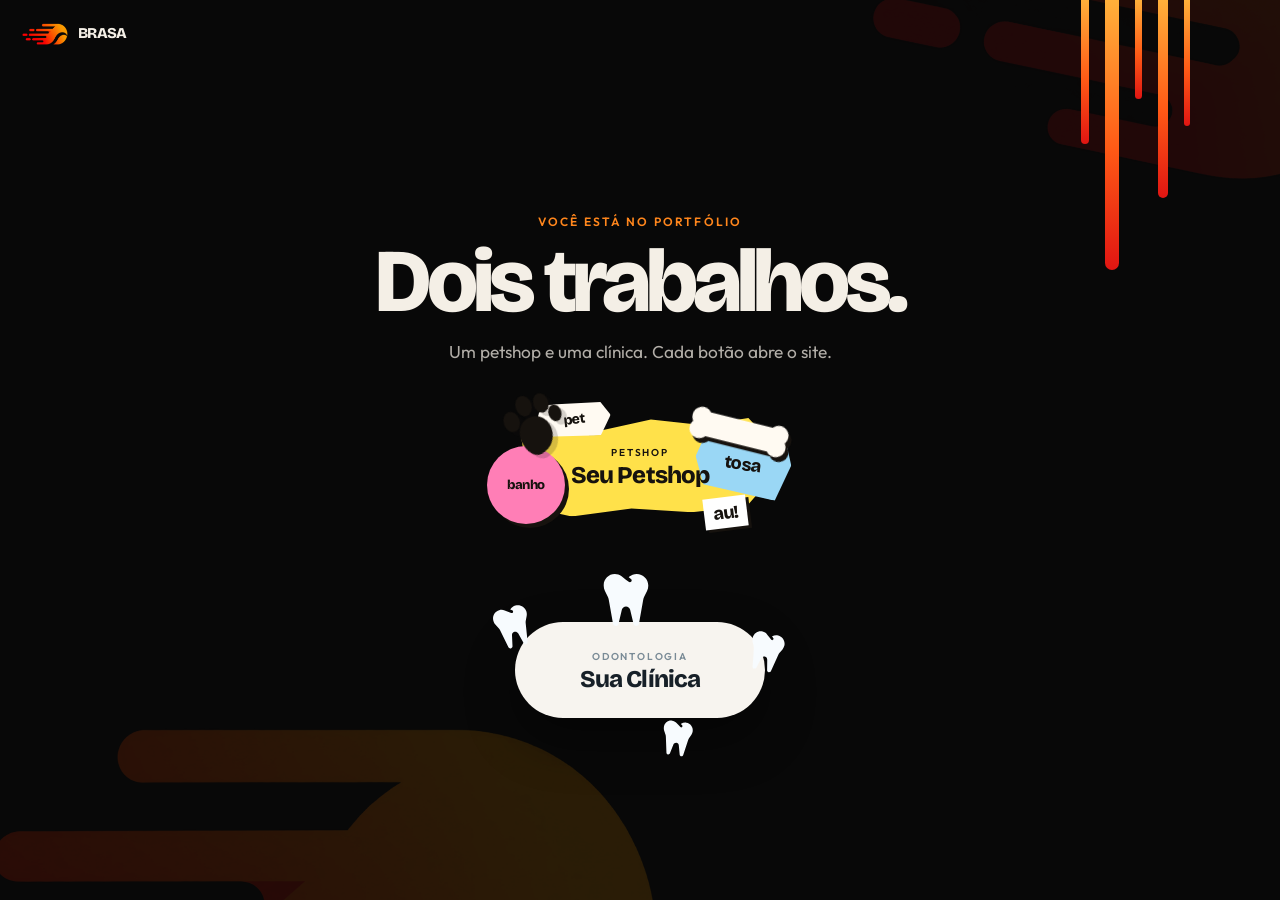
==== portfolio/index.html @ 1700ab5a "Leva o portfólio para uma página própria, aberta pelo botão em espiral. Co-authored-by: Cursor <curs" ====
<!DOCTYPE html>
<html lang="pt-BR">
<head>
  <meta charset="UTF-8" />
  <meta name="viewport" content="width=device-width, initial-scale=1" />
  <title>Portfólio — BRASA</title>
  <meta name="description" content="Portfólio da BRASA. Dois sites: Seu Petshop e Sua Clínica Odontológica." />
  <meta name="theme-color" content="#080808" />
  <link rel="icon" href="../assets/favicon.png" />
  <link rel="preconnect" href="https://fonts.googleapis.com" />
  <link rel="preconnect" href="https://fonts.gstatic.com" crossorigin />
  <link href="https://fonts.googleapis.com/css2?family=Bricolage+Grotesque:opsz,wght@12..96,700;12..96,800&family=Fraunces:ital,opsz,wght@1,9..144,520&family=Outfit:wght@420;600&display=swap" rel="stylesheet" />
  <link rel="stylesheet" href="../css/portfolio.css" />
</head>
<body>
  <img class="camo camo-a" src="../assets/logo.png" alt="" width="1450" height="714" />
  <img class="camo camo-b" src="../assets/logo.png" alt="" width="1450" height="714" />

  <div class="drips" aria-hidden="true">
    <i></i><i></i><i></i><i></i><i></i>
  </div>

  <a class="back" href="../index.html">
    <img src="../assets/logo.png" alt="" width="1450" height="714" />
    <span>BRASA</span>
  </a>

  <main class="page">
    <header class="intro">
      <p class="where">Você está no portfólio</p>
      <h1>Dois trabalhos.</h1>
      <p class="lede">Um petshop e uma clínica. Cada botão abre o site.</p>
    </header>

    <div class="works">
      <a class="btn pet" href="https://brasa-seupetshop.netlify.app/" target="_blank" rel="noopener noreferrer">
        <span class="scrap blue" aria-hidden="true">tosa</span>
        <span class="scrap pink" aria-hidden="true">banho</span>
        <span class="scrap cream" aria-hidden="true">pet</span>
        <svg class="paw" viewBox="0 0 64 64" aria-hidden="true">
          <ellipse cx="15" cy="22" rx="7" ry="9" />
          <ellipse cx="29" cy="12" rx="7" ry="9" />
          <ellipse cx="44" cy="14" rx="6.6" ry="8.6" />
          <ellipse cx="53" cy="26" rx="5.6" ry="7.4" />
          <path d="M18 36c1-8 7-13 14-13s13 5 14 13c1 10-5 18-14 20S17 46 18 36z" />
        </svg>
        <svg class="bone" viewBox="0 0 88 36" aria-hidden="true">
          <path d="M18 8a8 8 0 1 0 0 10 8 8 0 1 0 0 10h52a8 8 0 1 0 0-10 8 8 0 1 0 0-10H18z" />
        </svg>
        <span class="au" aria-hidden="true">au!</span>
        <span class="cut" aria-hidden="true"></span>
        <span class="label">
          <small>Petshop</small>
          <strong>Seu Petshop</strong>
        </span>
      </a>

      <a class="btn dent" href="https://sua-clinica-odontologica.netlify.app/" target="_blank" rel="noopener noreferrer">
        <svg class="tooth t1" viewBox="0 0 448 512" aria-hidden="true"><path d="M186.1 52.1C169.3 39.1 148.7 32 127.5 32C74.7 32 32 74.7 32 127.5v6.2c0 15.8 3.7 31.3 10.7 45.5l23.5 47.1c4.5 8.9 7.6 18.4 9.4 28.2l36.7 205.8c2 11.2 11.6 19.4 22.9 19.8s21.4-7.4 24-18.4l28.9-121.3C192.2 323.7 207 312 224 312s31.8 11.7 35.8 28.3l28.9 121.3c2.6 11.1 12.7 18.8 24 18.4s20.9-8.6 22.9-19.8l36.7-205.8c1.8-9.8 4.9-19.3 9.4-28.2l23.5-47.1c7.1-14.1 10.7-29.7 10.7-45.5v-2.1c0-55-44.6-99.6-99.6-99.6c-24.1 0-47.4 8.8-65.6 24.6l-3.2 2.8 19.5 15.2c7 5.4 8.2 15.5 2.8 22.5s-15.5 8.2-22.5 2.8l-24.4-19-37-28.8z"/></svg>
        <svg class="tooth t2" viewBox="0 0 448 512" aria-hidden="true"><path d="M186.1 52.1C169.3 39.1 148.7 32 127.5 32C74.7 32 32 74.7 32 127.5v6.2c0 15.8 3.7 31.3 10.7 45.5l23.5 47.1c4.5 8.9 7.6 18.4 9.4 28.2l36.7 205.8c2 11.2 11.6 19.4 22.9 19.8s21.4-7.4 24-18.4l28.9-121.3C192.2 323.7 207 312 224 312s31.8 11.7 35.8 28.3l28.9 121.3c2.6 11.1 12.7 18.8 24 18.4s20.9-8.6 22.9-19.8l36.7-205.8c1.8-9.8 4.9-19.3 9.4-28.2l23.5-47.1c7.1-14.1 10.7-29.7 10.7-45.5v-2.1c0-55-44.6-99.6-99.6-99.6c-24.1 0-47.4 8.8-65.6 24.6l-3.2 2.8 19.5 15.2c7 5.4 8.2 15.5 2.8 22.5s-15.5 8.2-22.5 2.8l-24.4-19-37-28.8z"/></svg>
        <svg class="tooth t3" viewBox="0 0 448 512" aria-hidden="true"><path d="M186.1 52.1C169.3 39.1 148.7 32 127.5 32C74.7 32 32 74.7 32 127.5v6.2c0 15.8 3.7 31.3 10.7 45.5l23.5 47.1c4.5 8.9 7.6 18.4 9.4 28.2l36.7 205.8c2 11.2 11.6 19.4 22.9 19.8s21.4-7.4 24-18.4l28.9-121.3C192.2 323.7 207 312 224 312s31.8 11.7 35.8 28.3l28.9 121.3c2.6 11.1 12.7 18.8 24 18.4s20.9-8.6 22.9-19.8l36.7-205.8c1.8-9.8 4.9-19.3 9.4-28.2l23.5-47.1c7.1-14.1 10.7-29.7 10.7-45.5v-2.1c0-55-44.6-99.6-99.6-99.6c-24.1 0-47.4 8.8-65.6 24.6l-3.2 2.8 19.5 15.2c7 5.4 8.2 15.5 2.8 22.5s-15.5 8.2-22.5 2.8l-24.4-19-37-28.8z"/></svg>
        <svg class="tooth t4" viewBox="0 0 448 512" aria-hidden="true"><path d="M186.1 52.1C169.3 39.1 148.7 32 127.5 32C74.7 32 32 74.7 32 127.5v6.2c0 15.8 3.7 31.3 10.7 45.5l23.5 47.1c4.5 8.9 7.6 18.4 9.4 28.2l36.7 205.8c2 11.2 11.6 19.4 22.9 19.8s21.4-7.4 24-18.4l28.9-121.3C192.2 323.7 207 312 224 312s31.8 11.7 35.8 28.3l28.9 121.3c2.6 11.1 12.7 18.8 24 18.4s20.9-8.6 22.9-19.8l36.7-205.8c1.8-9.8 4.9-19.3 9.4-28.2l23.5-47.1c7.1-14.1 10.7-29.7 10.7-45.5v-2.1c0-55-44.6-99.6-99.6-99.6c-24.1 0-47.4 8.8-65.6 24.6l-3.2 2.8 19.5 15.2c7 5.4 8.2 15.5 2.8 22.5s-15.5 8.2-22.5 2.8l-24.4-19-37-28.8z"/></svg>
        <span class="label">
          <small>Odontologia</small>
          <strong>Sua Clínica</strong>
        </span>
      </a>
    </div>
  </main>
</body>
</html>
---- css/portfolio.css ----
:root {
  --font-d: "Bricolage Grotesque", sans-serif;
  --font-b: "Outfit", sans-serif;
  --font-s: "Fraunces", serif;
  --ease: cubic-bezier(0.22, 1, 0.36, 1);
}

* { box-sizing: border-box; }
html, body { margin: 0; min-height: 100%; }
body {
  background: #080808;
  color: #f4efe6;
  font-family: var(--font-b);
  overflow-x: hidden;
}

.camo {
  position: fixed;
  height: auto;
  pointer-events: none;
  user-select: none;
  z-index: 0;
}
.camo-a {
  left: -24vw;
  bottom: -30vh;
  width: min(980px, 92vw);
  opacity: 0.14;
}
.camo-b {
  right: -28vw;
  top: -24vh;
  width: min(820px, 78vw);
  opacity: 0.1;
  rotate: 12deg;
}

.drips {
  position: fixed;
  top: 0;
  right: 7vw;
  z-index: 1;
  display: flex;
  align-items: flex-start;
  gap: 16px;
  pointer-events: none;
}
.drips i {
  display: block;
  width: 11px;
  border-radius: 0 0 999px 999px;
  background: linear-gradient(#ffb03a, #ff5a16 55%, #e01512);
  transform-origin: top center;
  animation: drip 6s ease-in-out infinite;
}
.drips i:nth-child(1) { height: 16vh; width: 8px; animation-delay: -1.2s; }
.drips i:nth-child(2) { height: 30vh; width: 14px; }
.drips i:nth-child(3) { height: 11vh; width: 7px; animation-delay: -2s; }
.drips i:nth-child(4) { height: 22vh; width: 10px; animation-delay: -0.6s; }
.drips i:nth-child(5) { height: 14vh; width: 6px; animation-delay: -3s; }
@keyframes drip {
  50% { transform: scaleY(1.08) translateX(2px); }
}

.back {
  position: fixed;
  top: 22px;
  left: 22px;
  z-index: 5;
  display: inline-flex;
  align-items: center;
  gap: 10px;
  color: #f4efe6;
  text-decoration: none;
  font-family: var(--font-d);
  font-weight: 800;
  letter-spacing: -0.04em;
}
.back img { width: 46px; height: auto; display: block; }
.back span { font-size: 15px; }

.page {
  position: relative;
  z-index: 2;
  min-height: 100svh;
  display: flex;
  flex-direction: column;
  align-items: center;
  justify-content: center;
  gap: 54px;
  padding: 120px 28px 88px;
}

.intro { text-align: center; max-width: 38rem; }
.where {
  margin: 0 0 14px;
  letter-spacing: 0.18em;
  text-transform: uppercase;
  font-size: 12px;
  font-weight: 600;
  color: #ff861c;
}
.intro h1 {
  margin: 0;
  font-family: var(--font-d);
  font-weight: 800;
  font-size: clamp(3.2rem, 7vw, 5.6rem);
  letter-spacing: -0.055em;
  line-height: 0.88;
}
.lede {
  margin: 18px auto 0;
  max-width: 26rem;
  font-size: 1.08rem;
  line-height: 1.45;
  color: rgba(244, 239, 230, 0.72);
}

.works {
  display: flex;
  flex-direction: column;
  align-items: center;
  justify-content: center;
  gap: 108px;
}

.btn {
  position: relative;
  width: min(250px, 74vw);
  min-height: 96px;
  padding: 26px 32px;
  border-radius: 999px;
  display: flex;
  align-items: center;
  justify-content: center;
  text-decoration: none;
  color: inherit;
  overflow: visible;
  transition: transform 0.45s var(--ease), box-shadow 0.45s ease;
}
.btn:hover, .btn:focus-visible { transform: translateY(-8px); }
.btn:focus-visible { outline: 2px solid #f4efe6; outline-offset: 6px; }

.pet {
  background: none;
  color: #16120e;
  border-radius: 0;
  box-shadow: none;
}
.pet .cut {
  position: absolute;
  inset: 0;
  z-index: 0;
  background: #ffe14a;
  clip-path: polygon(3% 18%, 14% 4%, 34% 12%, 55% 2%, 76% 10%, 94% 4%, 100% 22%, 96% 48%, 100% 74%, 92% 96%, 70% 100%, 46% 94%, 22% 100%, 4% 88%, 0% 62%, 4% 36%);
  filter: drop-shadow(6px 7px 0 rgba(0, 0, 0, 0.28));
  rotate: -2deg;
}

.dent {
  background: #f7f4ef;
  color: #172028;
  box-shadow: 0 22px 50px rgba(0, 0, 0, 0.4);
}
.dent:hover, .dent:focus-visible { box-shadow: 0 30px 58px rgba(0, 0, 0, 0.5); }

.label {
  position: relative;
  z-index: 4;
  display: flex;
  flex-direction: column;
  align-items: center;
  text-align: center;
  gap: 4px;
}
.label small {
  font-size: 10px;
  letter-spacing: 0.18em;
  text-transform: uppercase;
  font-weight: 600;
}
.label strong {
  font-family: var(--font-d);
  font-weight: 800;
  font-size: clamp(1.25rem, 3.4vw, 1.5rem);
  letter-spacing: -0.04em;
  line-height: 1;
}
.dent .label small { color: #7a8b96; }

.scrap, .paw, .bone, .au, .tooth {
  position: absolute;
  z-index: 3;
  pointer-events: none;
}
.scrap {
  display: grid;
  place-items: center;
  font-family: var(--font-d);
  font-weight: 800;
  letter-spacing: -0.04em;
  line-height: 1;
  color: #16120e;
}
.scrap.blue {
  width: 96px;
  height: 64px;
  right: -26px;
  bottom: 18px;
  background: #9ad7f5;
  clip-path: polygon(8% 8%, 28% 0, 92% 10%, 100% 42%, 88% 100%, 12% 90%, 0 48%);
  box-shadow: 4px 5px 0 #16120e;
  rotate: 8deg;
  font-size: 18px;
  animation: bob 5.6s ease-in-out infinite;
}
.scrap.pink {
  width: 78px;
  height: 78px;
  left: -28px;
  top: 28px;
  border-radius: 50%;
  background: #ff7eb6;
  box-shadow: 4px 4px 0 #16120e;
  font-size: 13px;
  animation: bob 6.4s ease-in-out infinite reverse;
}
.scrap.cream {
  width: 74px;
  height: 36px;
  left: 22px;
  top: -16px;
  background: #fffaf2;
  clip-path: polygon(4% 20%, 16% 0, 88% 8%, 100% 46%, 84% 100%, 8% 88%, 0 42%);
  box-shadow: 3px 4px 0 rgba(22, 18, 14, 0.2);
  font-size: 14px;
  rotate: -6deg;
  animation: bob 7s ease-in-out infinite;
}
.paw {
  width: 74px;
  height: 74px;
  left: -18px;
  top: -28px;
  fill: #16120e;
  filter: drop-shadow(4px 5px 0 rgba(22, 18, 14, 0.18));
  rotate: -18deg;
  animation: sticker 5.2s ease-in-out infinite;
}
.bone {
  width: 108px;
  height: 44px;
  right: -28px;
  top: -8px;
  fill: #fffaf2;
  filter: drop-shadow(4px 4px 0 #16120e);
  rotate: 14deg;
  animation: boneFloat 6.2s ease-in-out infinite;
}
.au {
  right: 18px;
  bottom: -14px;
  background: #fff;
  color: #16120e;
  font-family: var(--font-d);
  font-weight: 800;
  font-size: 18px;
  letter-spacing: -0.04em;
  line-height: 1;
  padding: 7px 9px 6px;
  rotate: -7deg;
  box-shadow: 3px 3px 0 #16120e;
  animation: bob 4.8s ease-in-out infinite;
}

.tooth { fill: #f7fbfe; }
.t1 { left: -22px; top: -18px; width: 40px; height: 46px; rotate: -16deg; animation: tooth 7.5s ease-in-out infinite; }
.t2 { left: 34%; top: -52px; width: 52px; height: 60px; animation: tooth 8.4s ease-in-out infinite reverse; }
.t3 { right: -20px; top: 8px; width: 38px; height: 44px; rotate: 14deg; animation: tooth 6.8s ease-in-out infinite; }
.t4 { left: 58%; bottom: -40px; width: 34px; height: 39px; rotate: 8deg; animation: tooth 9s ease-in-out infinite; }

@keyframes bob { 50% { translate: 0 -8px; } }
@keyframes sticker { 50% { translate: 0 -10px; rotate: -10deg; } }
@keyframes boneFloat { 50% { translate: 0 -8px; rotate: 20deg; } }
@keyframes tooth { 50% { translate: 0 -8px; } }

@media (max-width: 800px) {
  .page { justify-content: flex-start; gap: 36px; padding: 96px 20px 72px; }
  .works { gap: 72px; }
  .camo-a { width: 150vw; left: -70vw; bottom: -8vh; opacity: 0.12; }
  .camo-b { width: 120vw; right: -55vw; top: -18vh; opacity: 0.09; }
  .drips { right: 16px; gap: 10px; }
  .drips i:nth-child(2) { height: 14vh; }
  .drips i:nth-child(4) { height: 11vh; }
  .back { top: 16px; left: 16px; }
  .btn { width: min(300px, 78vw); }
}

@media (max-width: 420px) {
  .paw { width: 60px; height: 60px; left: -12px; }
  .bone { width: 88px; right: -16px; }
  .scrap.pink { width: 68px; height: 68px; font-size: 12px; left: -18px; }
  .scrap.blue { width: 78px; height: 54px; right: -14px; font-size: 15px; }
}
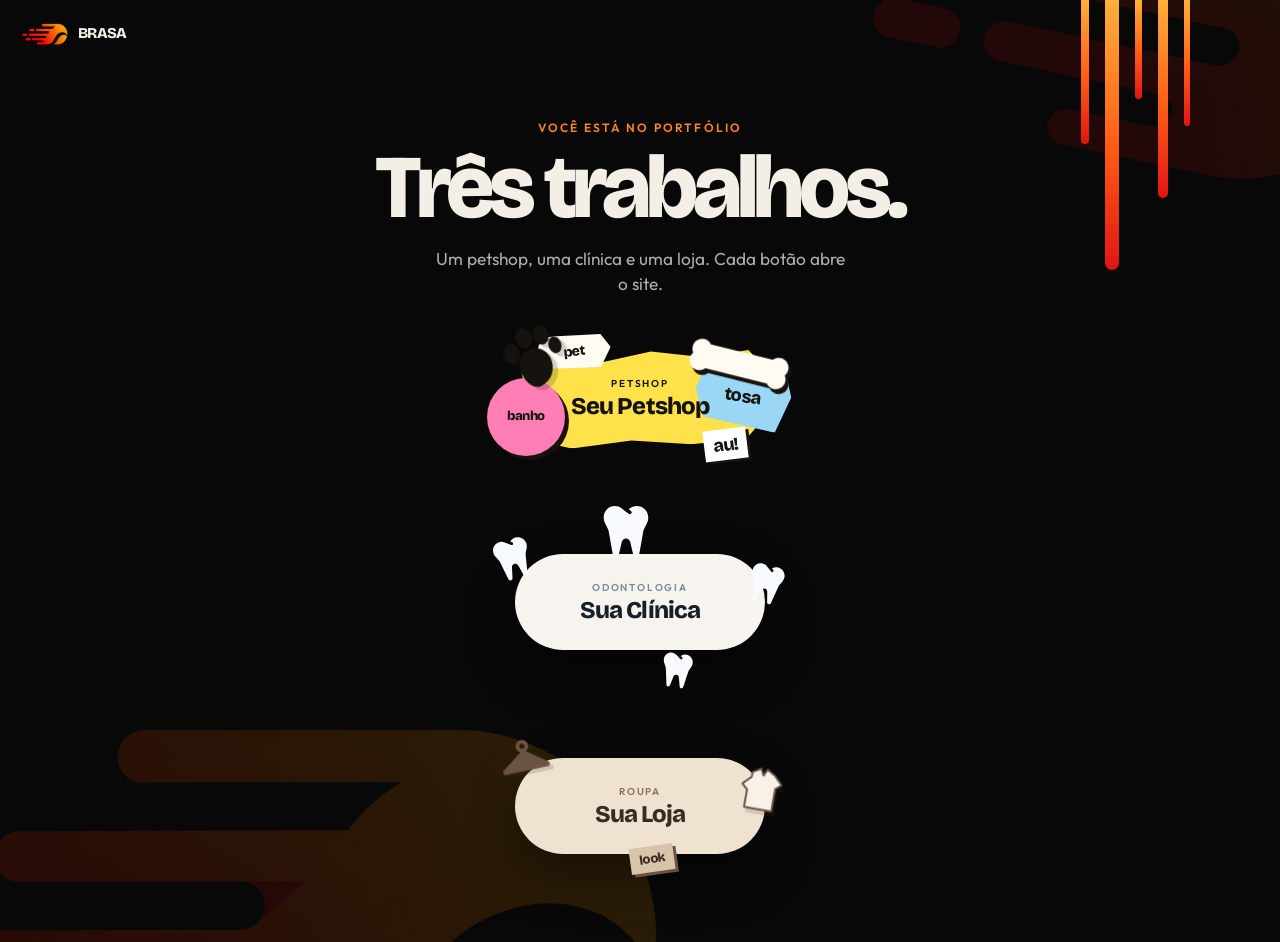
==== commit 2e3b32f2: "Acrescenta a loja de roupa no portfólio, com um botão bege. Co-authored-by: Cursor <cursoragent@curs" ====
--- a/portfolio/index.html
+++ b/portfolio/index.html
@@ -4,7 +4,7 @@
   <meta charset="UTF-8" />
   <meta name="viewport" content="width=device-width, initial-scale=1" />
   <title>Portfólio — BRASA</title>
-  <meta name="description" content="Portfólio da BRASA. Dois sites: Seu Petshop e Sua Clínica Odontológica." />
+  <meta name="description" content="Portfólio da BRASA. Três sites: Seu Petshop, Sua Clínica Odontológica e Sua Loja." />
   <meta name="theme-color" content="#080808" />
   <link rel="icon" href="../assets/favicon.png" />
   <link rel="preconnect" href="https://fonts.googleapis.com" />
@@ -28,8 +28,8 @@
   <main class="page">
     <header class="intro">
       <p class="where">Você está no portfólio</p>
-      <h1>Dois trabalhos.</h1>
-      <p class="lede">Um petshop e uma clínica. Cada botão abre o site.</p>
+      <h1>Três trabalhos.</h1>
+      <p class="lede">Um petshop, uma clínica e uma loja. Cada botão abre o site.</p>
     </header>
 
     <div class="works">
@@ -65,7 +65,27 @@
           <strong>Sua Clínica</strong>
         </span>
       </a>
+
+      <a class="btn shop" href="https://sua-loja-de-roupa.netlify.app/" target="_blank" rel="noopener noreferrer">
+        <svg class="hanger" viewBox="0 0 80 56" aria-hidden="true">
+          <path d="M40 4a7 7 0 0 1 7 7c0 2.8-1.6 5.2-4 6.3L66 34.2A3 3 0 0 1 64.2 39H15.8a3 3 0 0 1-1.8-4.8L37 17.3A7 7 0 0 1 33 11a7 7 0 0 1 7-7zm0 4a3 3 0 0 0-1 5.8l1 .4 1-.4A3 3 0 0 0 40 8z"/>
+        </svg>
+        <svg class="shirt" viewBox="0 0 64 64" aria-hidden="true">
+          <path d="M18 12 28 6l4 8 4-8 10 6 10 10-7 6v28H15V34l-7-6 10-10z"/>
+        </svg>
+        <span class="cloth-tag" aria-hidden="true">look</span>
+        <span class="label">
+          <small>Roupa</small>
+          <strong>Sua Loja</strong>
+        </span>
+      </a>
     </div>
   </main>
+  <script src="../js/analytics.js"></script>
+  <script>
+    document.querySelector(".btn.pet").addEventListener("click", () => BrasaTrack.track("site", "pet"));
+    document.querySelector(".btn.dent").addEventListener("click", () => BrasaTrack.track("site", "dent"));
+    document.querySelector(".btn.shop").addEventListener("click", () => BrasaTrack.track("site", "loja"));
+  </script>
 </body>
 </html>
--- a/css/portfolio.css
+++ b/css/portfolio.css
@@ -86,7 +86,7 @@
   display: flex;
   flex-direction: column;
   align-items: center;
-  justify-content: center;
+  justify-content: safe center;
   gap: 54px;
   padding: 120px 28px 88px;
 }
@@ -188,7 +188,15 @@
 }
 .dent .label small { color: #7a8b96; }
 
-.scrap, .paw, .bone, .au, .tooth {
+.shop {
+  background: #efe2d0;
+  color: #3a2c22;
+  box-shadow: 0 22px 50px rgba(0, 0, 0, 0.4);
+}
+.shop:hover, .shop:focus-visible { box-shadow: 0 30px 58px rgba(0, 0, 0, 0.5); }
+.shop .label small { color: #8d735c; }
+
+.scrap, .paw, .bone, .au, .tooth, .hanger, .shirt, .cloth-tag {
   position: absolute;
   z-index: 3;
   pointer-events: none;
@@ -279,6 +287,45 @@
 .t3 { right: -20px; top: 8px; width: 38px; height: 44px; rotate: 14deg; animation: tooth 6.8s ease-in-out infinite; }
 .t4 { left: 58%; bottom: -40px; width: 34px; height: 39px; rotate: 8deg; animation: tooth 9s ease-in-out infinite; }
 
+.hanger {
+  left: -26px;
+  top: -22px;
+  width: 72px;
+  height: 50px;
+  fill: #6b5344;
+  rotate: -12deg;
+  filter: drop-shadow(3px 4px 0 rgba(58, 44, 34, 0.18));
+  animation: bob 6.2s ease-in-out infinite;
+}
+.shirt {
+  right: -22px;
+  top: 6px;
+  width: 52px;
+  height: 52px;
+  fill: #f7f1e8;
+  stroke: #6b5344;
+  stroke-width: 2.4;
+  stroke-linejoin: round;
+  rotate: 10deg;
+  filter: drop-shadow(3px 4px 0 rgba(58, 44, 34, 0.16));
+  animation: bob 7.4s ease-in-out infinite reverse;
+}
+.cloth-tag {
+  left: 46%;
+  bottom: -18px;
+  background: #d8c4a8;
+  color: #3a2c22;
+  font-family: var(--font-d);
+  font-weight: 800;
+  font-size: 13px;
+  letter-spacing: -0.03em;
+  line-height: 1;
+  padding: 7px 9px 6px;
+  rotate: -8deg;
+  box-shadow: 3px 3px 0 #6b5344;
+  animation: bob 5.4s ease-in-out infinite;
+}
+
 @keyframes bob { 50% { translate: 0 -8px; } }
 @keyframes sticker { 50% { translate: 0 -10px; rotate: -10deg; } }
 @keyframes boneFloat { 50% { translate: 0 -8px; rotate: 20deg; } }
@@ -301,4 +348,6 @@
   .bone { width: 88px; right: -16px; }
   .scrap.pink { width: 68px; height: 68px; font-size: 12px; left: -18px; }
   .scrap.blue { width: 78px; height: 54px; right: -14px; font-size: 15px; }
-}
+  .hanger { width: 58px; height: 40px; left: -14px; }
+  .shirt { width: 42px; height: 42px; right: -12px; }
+}
